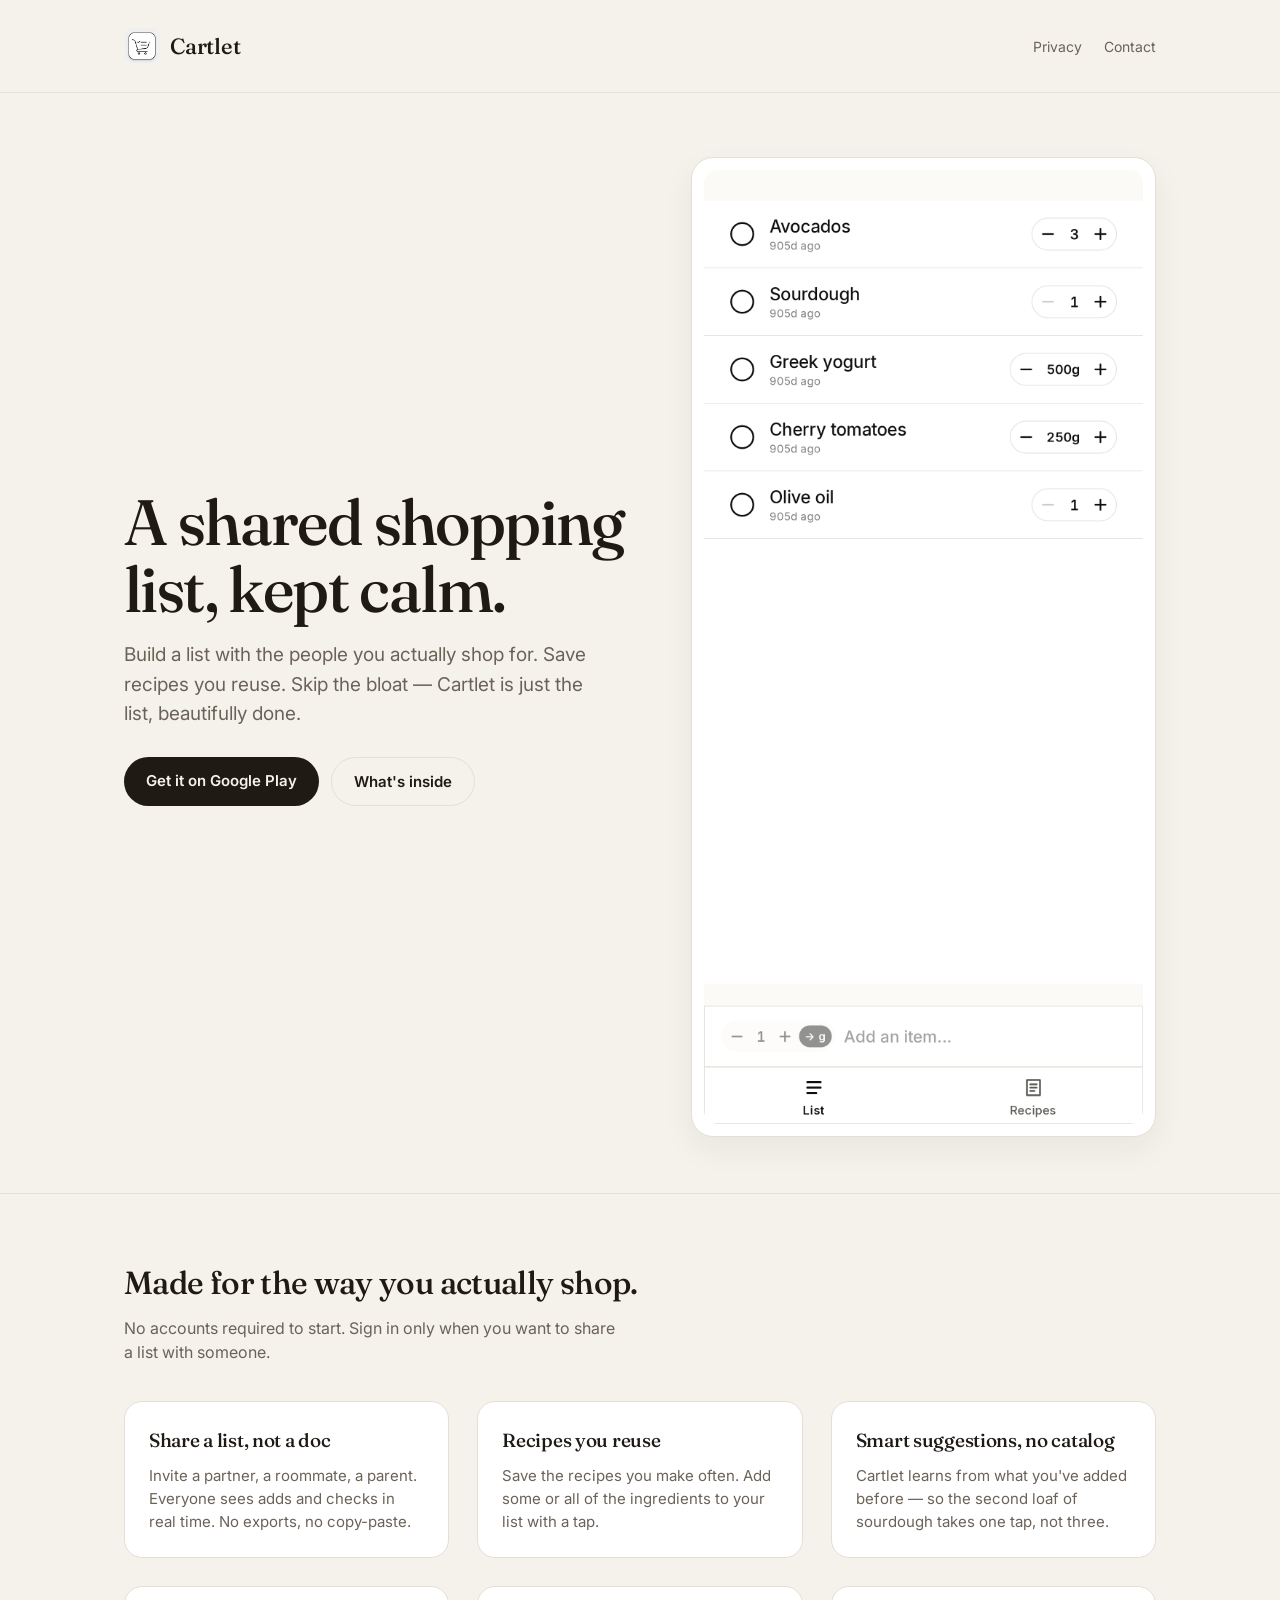
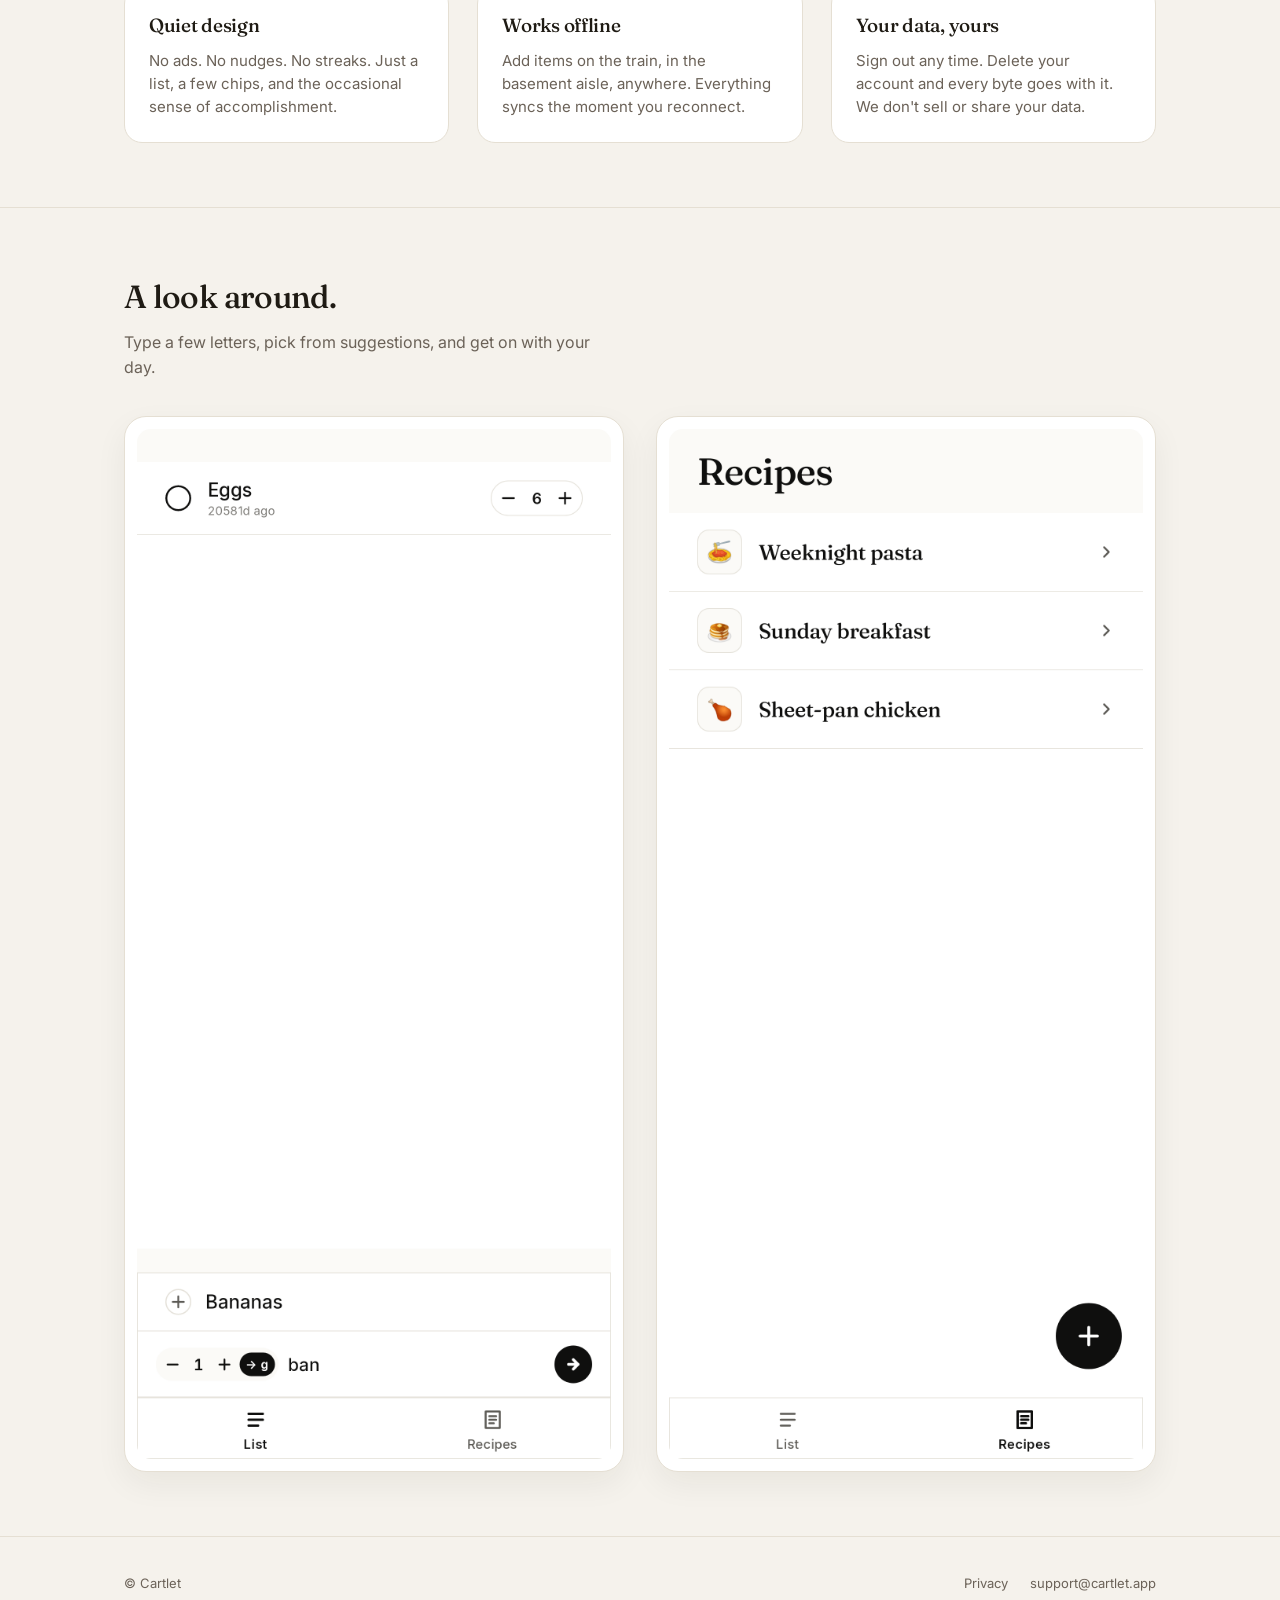
==== index.html @ a361eec6 "Initial commit: cartlet.app marketing site + privacy page Static HTML/CSS, no build step. Matches th" ====
<!doctype html>
<html lang="en">
<head>
  <meta charset="utf-8" />
  <meta name="viewport" content="width=device-width, initial-scale=1" />
  <title>Cartlet — Shared shopping list</title>
  <meta name="description" content="A calm, shared shopping list for Android. Build lists with anyone, save recipes you reuse, and skip the catalog." />
  <meta property="og:title" content="Cartlet — Shared shopping list" />
  <meta property="og:description" content="A calm, shared shopping list for Android." />
  <meta property="og:image" content="/icon.png" />
  <meta property="og:type" content="website" />
  <link rel="icon" href="/icon.png" />
  <link rel="apple-touch-icon" href="/icon.png" />
  <link rel="preconnect" href="https://fonts.googleapis.com" />
  <link rel="preconnect" href="https://fonts.gstatic.com" crossorigin />
  <link href="https://fonts.googleapis.com/css2?family=Fraunces:wght@400;500;600&family=Inter:wght@400;500;600&display=swap" rel="stylesheet" />
  <link rel="stylesheet" href="/styles.css" />
</head>
<body>
  <header class="site">
    <div class="container row">
      <a class="brand" href="/">
        <img src="/icon.png" alt="" />
        Cartlet
      </a>
      <nav class="site">
        <a href="/privacy/">Privacy</a>
        <a href="mailto:support@cartlet.app">Contact</a>
      </nav>
    </div>
  </header>

  <main>
    <section class="hero">
      <div class="container hero-grid">
        <div>
          <h1>A shared shopping list, kept calm.</h1>
          <p class="lede">
            Build a list with the people you actually shop for. Save recipes you
            reuse. Skip the bloat — Cartlet is just the list, beautifully done.
          </p>
          <div class="cta-row">
            <a class="cta cta-primary" href="https://play.google.com/store/apps/details?id=app.cartlet.android">Get it on Google Play</a>
            <a class="cta cta-secondary" href="#features">What's inside</a>
          </div>
        </div>
        <div class="shot-frame">
          <img src="/screen-list.png" alt="Cartlet's main shopping list view" />
        </div>
      </div>
    </section>

    <section class="features" id="features">
      <div class="container">
        <h2>Made for the way you actually shop.</h2>
        <p class="sub">No accounts required to start. Sign in only when you want to share a list with someone.</p>

        <div class="feature-grid">
          <div class="feature">
            <h3>Share a list, not a doc</h3>
            <p>Invite a partner, a roommate, a parent. Everyone sees adds and checks in real time. No exports, no copy-paste.</p>
          </div>
          <div class="feature">
            <h3>Recipes you reuse</h3>
            <p>Save the recipes you make often. Add some or all of the ingredients to your list with a tap.</p>
          </div>
          <div class="feature">
            <h3>Smart suggestions, no catalog</h3>
            <p>Cartlet learns from what you've added before — so the second loaf of sourdough takes one tap, not three.</p>
          </div>
          <div class="feature">
            <h3>Quiet design</h3>
            <p>No ads. No nudges. No streaks. Just a list, a few chips, and the occasional sense of accomplishment.</p>
          </div>
          <div class="feature">
            <h3>Works offline</h3>
            <p>Add items on the train, in the basement aisle, anywhere. Everything syncs the moment you reconnect.</p>
          </div>
          <div class="feature">
            <h3>Your data, yours</h3>
            <p>Sign out any time. Delete your account and every byte goes with it. We don't sell or share your data.</p>
          </div>
        </div>
      </div>
    </section>

    <section class="showcase">
      <div class="container">
        <h2>A look around.</h2>
        <p class="sub">Type a few letters, pick from suggestions, and get on with your day.</p>
        <div class="showcase-row">
          <div class="shot-frame">
            <img src="/screen-autocomplete.png" alt="Typing an item with autocomplete suggestions" />
          </div>
          <div class="shot-frame">
            <img src="/screen-recipes.png" alt="The recipes screen, showing saved recipes" />
          </div>
        </div>
      </div>
    </section>
  </main>

  <footer class="site">
    <div class="container row">
      <div>&copy; Cartlet</div>
      <div>
        <a href="/privacy/">Privacy</a>
        <a href="mailto:support@cartlet.app">support@cartlet.app</a>
      </div>
    </div>
  </footer>
</body>
</html>
---- styles.css ----
/* Cartlet site — monochrome, calm, matches the app's design language. */

:root {
  --bg:        #F5F2EC;   /* paper-warm */
  --paper:     #FFFFFF;
  --ink:       #1F1B14;
  --ink-2:     #6B6258;
  --rule:      #E5DFD3;
  --accent:    #C8553D;
  --max-w:     1080px;
}

* { box-sizing: border-box; margin: 0; padding: 0; }

html {
  font-family: 'Inter', -apple-system, BlinkMacSystemFont, 'Segoe UI', sans-serif;
  font-size: 16px;
  line-height: 1.55;
  color: var(--ink);
  background: var(--bg);
  -webkit-font-smoothing: antialiased;
  -moz-osx-font-smoothing: grayscale;
}

body {
  min-height: 100vh;
  display: flex;
  flex-direction: column;
}

main { flex: 1; }

a {
  color: inherit;
  text-decoration-color: var(--rule);
  text-underline-offset: 3px;
}
a:hover { text-decoration-color: var(--ink); }

h1, h2, h3 {
  font-family: 'Fraunces', Georgia, serif;
  font-weight: 500;
  letter-spacing: -0.02em;
  color: var(--ink);
}

p { color: var(--ink); }

.muted { color: var(--ink-2); }

.container {
  max-width: var(--max-w);
  margin: 0 auto;
  padding: 0 24px;
}

/* ─── Header ─────────────────────────────────────────────────── */

header.site {
  padding: 28px 0;
  border-bottom: 0.5px solid var(--rule);
}

header.site .row {
  display: flex;
  align-items: center;
  justify-content: space-between;
}

.brand {
  display: inline-flex;
  align-items: center;
  gap: 10px;
  font-family: 'Fraunces', serif;
  font-size: 22px;
  font-weight: 500;
  letter-spacing: -0.01em;
  text-decoration: none;
  color: var(--ink);
}

.brand img {
  width: 36px;
  height: 36px;
  border-radius: 9px;
  display: block;
}

nav.site a {
  margin-left: 18px;
  font-size: 14px;
  color: var(--ink-2);
  text-decoration: none;
}

nav.site a:hover { color: var(--ink); }

/* ─── Hero ───────────────────────────────────────────────────── */

.hero {
  padding: 64px 0 56px;
}

.hero h1 {
  font-size: clamp(36px, 6vw, 64px);
  line-height: 1.05;
  letter-spacing: -0.025em;
  max-width: 14ch;
}

.hero .lede {
  margin-top: 18px;
  font-size: 19px;
  color: var(--ink-2);
  max-width: 40ch;
}

.cta-row {
  margin-top: 28px;
  display: flex;
  gap: 12px;
  flex-wrap: wrap;
}

.cta {
  display: inline-block;
  padding: 12px 22px;
  border-radius: 999px;
  font-size: 15px;
  font-weight: 600;
  text-decoration: none;
}

.cta-primary {
  background: var(--ink);
  color: var(--bg);
}

.cta-primary:hover { background: #000; }

.cta-secondary {
  background: transparent;
  color: var(--ink);
  border: 0.5px solid var(--rule);
}

.cta-secondary:hover { border-color: var(--ink); }

.hero-grid {
  display: grid;
  grid-template-columns: 1.1fr 1fr;
  gap: 56px;
  align-items: center;
}

@media (max-width: 760px) {
  .hero-grid { grid-template-columns: 1fr; gap: 32px; }
  .hero { padding: 40px 0 32px; }
}

.shot-frame {
  background: var(--paper);
  border: 0.5px solid var(--rule);
  border-radius: 22px;
  padding: 12px;
  box-shadow: 0 12px 32px rgba(31, 27, 20, 0.06);
}

.shot-frame img {
  width: 100%;
  height: auto;
  border-radius: 14px;
  display: block;
}

/* ─── Features ───────────────────────────────────────────────── */

.features {
  padding: 64px 0;
  border-top: 0.5px solid var(--rule);
}

.features h2 {
  font-size: 32px;
  letter-spacing: -0.02em;
  margin-bottom: 8px;
}

.features .sub {
  color: var(--ink-2);
  font-size: 16px;
  margin-bottom: 36px;
  max-width: 50ch;
}

.feature-grid {
  display: grid;
  grid-template-columns: repeat(3, 1fr);
  gap: 28px;
}

@media (max-width: 760px) {
  .feature-grid { grid-template-columns: 1fr; gap: 22px; }
}

.feature {
  background: var(--paper);
  border: 0.5px solid var(--rule);
  border-radius: 18px;
  padding: 24px;
}

.feature h3 {
  font-size: 19px;
  margin-bottom: 8px;
  letter-spacing: -0.015em;
}

.feature p {
  color: var(--ink-2);
  font-size: 15px;
}

/* ─── Showcase ───────────────────────────────────────────────── */

.showcase {
  padding: 64px 0;
  border-top: 0.5px solid var(--rule);
}

.showcase h2 {
  font-size: 32px;
  margin-bottom: 8px;
}

.showcase .sub {
  color: var(--ink-2);
  margin-bottom: 36px;
  max-width: 50ch;
}

.showcase-row {
  display: grid;
  grid-template-columns: repeat(2, 1fr);
  gap: 32px;
  align-items: start;
}

@media (max-width: 760px) {
  .showcase-row { grid-template-columns: 1fr; gap: 28px; }
}

/* ─── Footer ─────────────────────────────────────────────────── */

footer.site {
  padding: 36px 0;
  border-top: 0.5px solid var(--rule);
  font-size: 13px;
  color: var(--ink-2);
}

footer.site .row {
  display: flex;
  justify-content: space-between;
  flex-wrap: wrap;
  gap: 12px;
}

footer.site a {
  color: var(--ink-2);
  margin-left: 18px;
  text-decoration: none;
}

footer.site a:hover { color: var(--ink); }

/* ─── Privacy page ──────────────────────────────────────────── */

article.privacy {
  padding: 56px 0 96px;
  max-width: 720px;
}

article.privacy h1 {
  font-size: clamp(32px, 5vw, 44px);
  margin-bottom: 8px;
}

article.privacy .effective {
  color: var(--ink-2);
  font-size: 14px;
  margin-bottom: 32px;
}

article.privacy h2 {
  font-size: 22px;
  margin-top: 36px;
  margin-bottom: 10px;
  letter-spacing: -0.015em;
}

article.privacy p,
article.privacy li {
  color: var(--ink);
  font-size: 16px;
  line-height: 1.65;
  margin-bottom: 12px;
}

article.privacy ul {
  padding-left: 22px;
}

article.privacy strong { font-weight: 600; }

article.privacy a {
  color: var(--ink);
  text-decoration: underline;
  text-decoration-color: var(--rule);
  text-underline-offset: 3px;
}

article.privacy a:hover { text-decoration-color: var(--ink); }
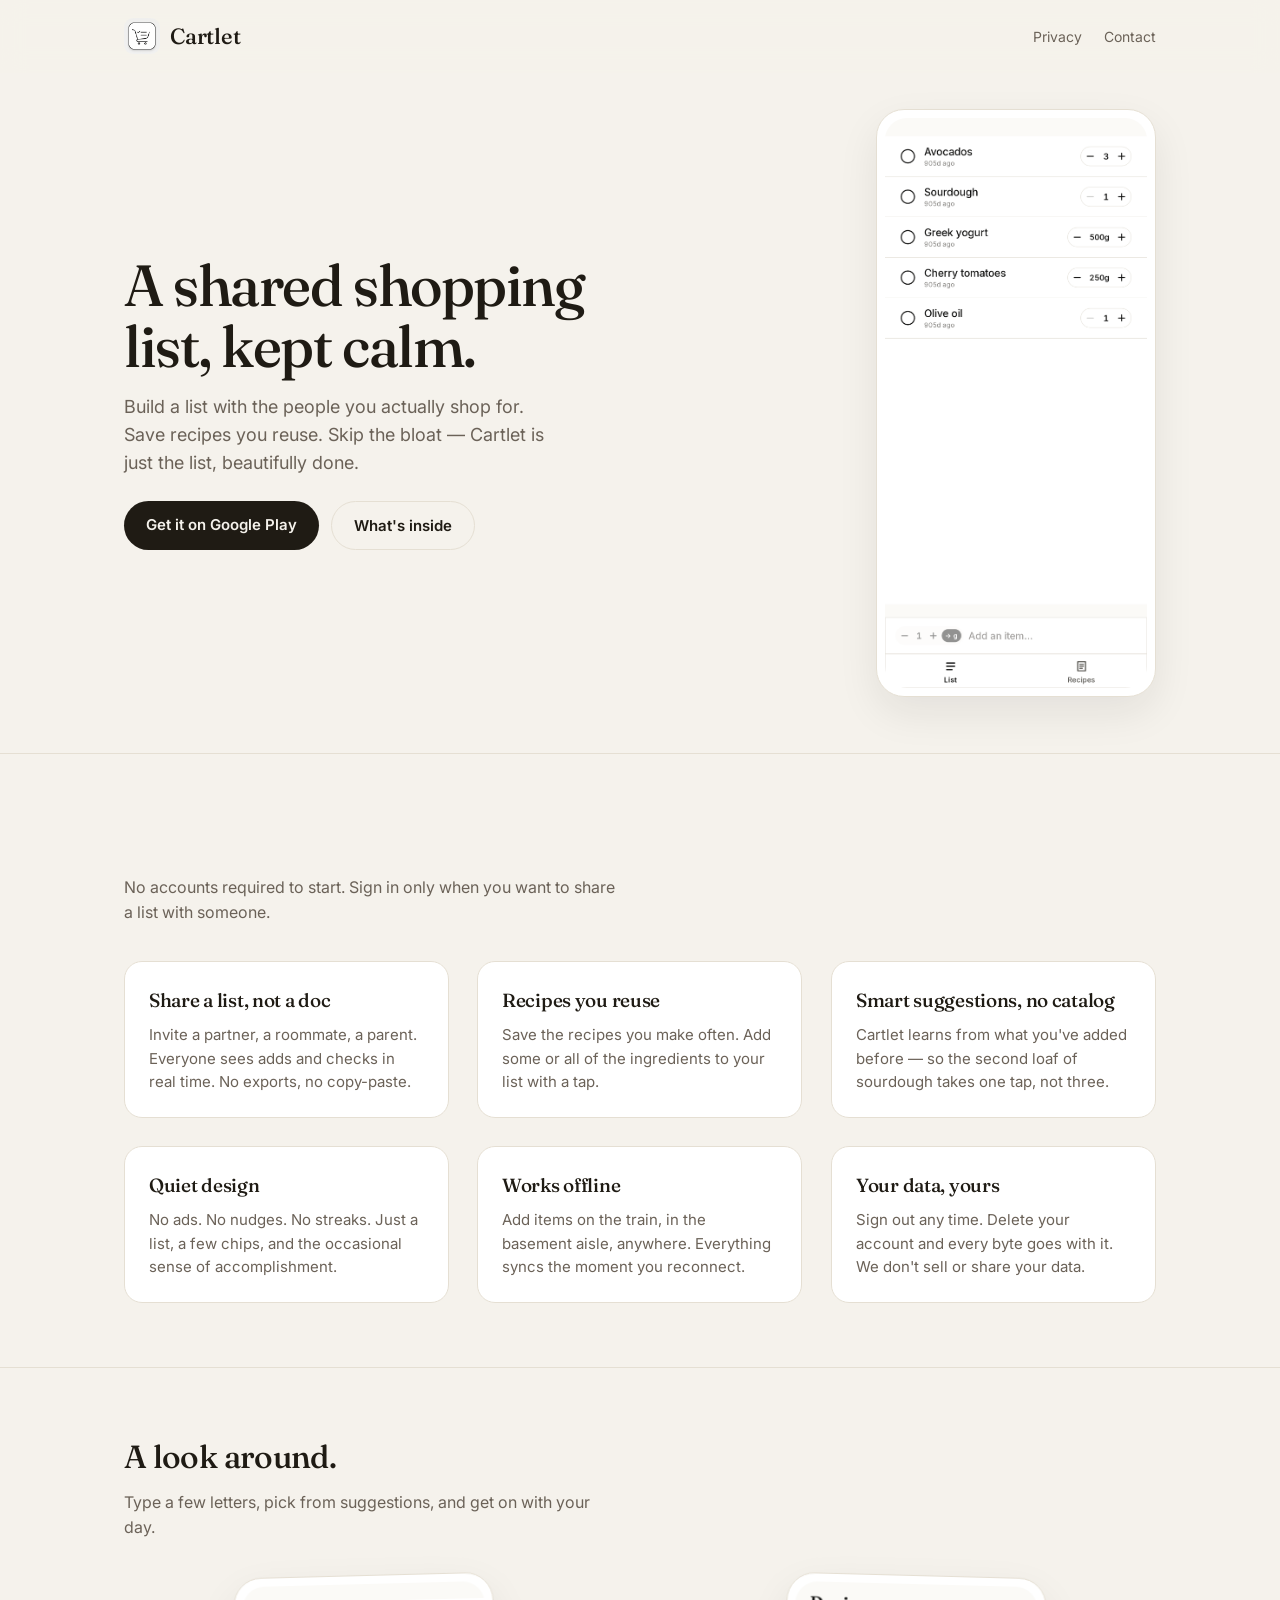
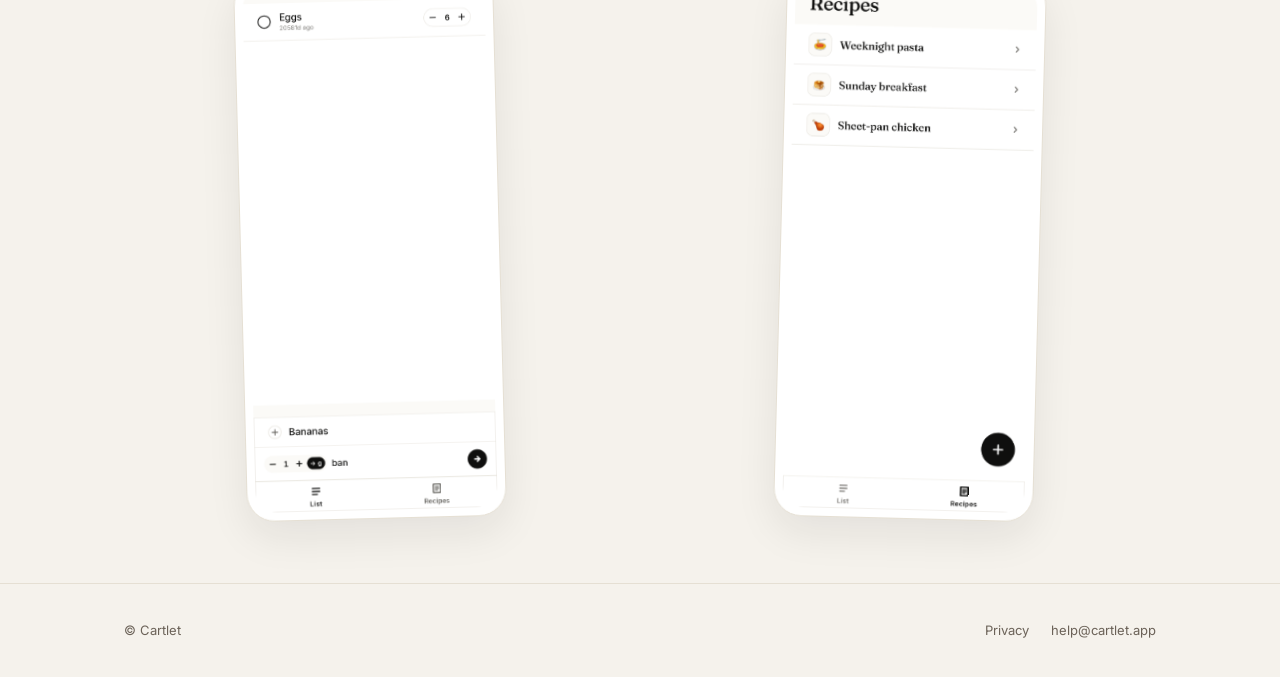
==== commit 0f2c554c: "Tighten hero, add scroll reveals, rename contact to help@cartlet.app - Constrain phone screenshots t" ====
--- a/index.html
+++ b/index.html
@@ -25,7 +25,7 @@
       </a>
       <nav class="site">
         <a href="/privacy/">Privacy</a>
-        <a href="mailto:support@cartlet.app">Contact</a>
+        <a href="mailto:help@cartlet.app">Contact</a>
       </nav>
     </div>
   </header>
@@ -44,7 +44,7 @@
             <a class="cta cta-secondary" href="#features">What's inside</a>
           </div>
         </div>
-        <div class="shot-frame">
+        <div class="shot-frame reveal">
           <img src="/screen-list.png" alt="Cartlet's main shopping list view" />
         </div>
       </div>
@@ -52,31 +52,31 @@
 
     <section class="features" id="features">
       <div class="container">
-        <h2>Made for the way you actually shop.</h2>
-        <p class="sub">No accounts required to start. Sign in only when you want to share a list with someone.</p>
+        <h2 class="reveal">Made for the way you actually shop.</h2>
+        <p class="sub reveal">No accounts required to start. Sign in only when you want to share a list with someone.</p>
 
         <div class="feature-grid">
-          <div class="feature">
+          <div class="feature reveal">
             <h3>Share a list, not a doc</h3>
             <p>Invite a partner, a roommate, a parent. Everyone sees adds and checks in real time. No exports, no copy-paste.</p>
           </div>
-          <div class="feature">
+          <div class="feature reveal">
             <h3>Recipes you reuse</h3>
             <p>Save the recipes you make often. Add some or all of the ingredients to your list with a tap.</p>
           </div>
-          <div class="feature">
+          <div class="feature reveal">
             <h3>Smart suggestions, no catalog</h3>
             <p>Cartlet learns from what you've added before — so the second loaf of sourdough takes one tap, not three.</p>
           </div>
-          <div class="feature">
+          <div class="feature reveal">
             <h3>Quiet design</h3>
             <p>No ads. No nudges. No streaks. Just a list, a few chips, and the occasional sense of accomplishment.</p>
           </div>
-          <div class="feature">
+          <div class="feature reveal">
             <h3>Works offline</h3>
             <p>Add items on the train, in the basement aisle, anywhere. Everything syncs the moment you reconnect.</p>
           </div>
-          <div class="feature">
+          <div class="feature reveal">
             <h3>Your data, yours</h3>
             <p>Sign out any time. Delete your account and every byte goes with it. We don't sell or share your data.</p>
           </div>
@@ -86,13 +86,13 @@
 
     <section class="showcase">
       <div class="container">
-        <h2>A look around.</h2>
-        <p class="sub">Type a few letters, pick from suggestions, and get on with your day.</p>
+        <h2 class="reveal">A look around.</h2>
+        <p class="sub reveal">Type a few letters, pick from suggestions, and get on with your day.</p>
         <div class="showcase-row">
-          <div class="shot-frame">
+          <div class="shot-frame reveal">
             <img src="/screen-autocomplete.png" alt="Typing an item with autocomplete suggestions" />
           </div>
-          <div class="shot-frame">
+          <div class="shot-frame reveal">
             <img src="/screen-recipes.png" alt="The recipes screen, showing saved recipes" />
           </div>
         </div>
@@ -105,9 +105,29 @@
       <div>&copy; Cartlet</div>
       <div>
         <a href="/privacy/">Privacy</a>
-        <a href="mailto:support@cartlet.app">support@cartlet.app</a>
+        <a href="mailto:help@cartlet.app">help@cartlet.app</a>
       </div>
     </div>
   </footer>
+
+  <script>
+    (() => {
+      const header = document.querySelector('header.site');
+      const onScroll = () => header.classList.toggle('scrolled', window.scrollY > 4);
+      onScroll();
+      window.addEventListener('scroll', onScroll, { passive: true });
+
+      const io = new IntersectionObserver((entries) => {
+        for (const e of entries) {
+          if (e.isIntersecting) {
+            e.target.classList.add('in');
+            io.unobserve(e.target);
+          }
+        }
+      }, { threshold: 0.12, rootMargin: '0px 0px -8% 0px' });
+
+      document.querySelectorAll('.reveal').forEach((el) => io.observe(el));
+    })();
+  </script>
 </body>
 </html>
--- a/styles.css
+++ b/styles.css
@@ -20,6 +20,7 @@
   background: var(--bg);
   -webkit-font-smoothing: antialiased;
   -moz-osx-font-smoothing: grayscale;
+  scroll-behavior: smooth;
 }
 
 body {
@@ -57,8 +58,21 @@
 /* ─── Header ─────────────────────────────────────────────────── */
 
 header.site {
-  padding: 28px 0;
-  border-bottom: 0.5px solid var(--rule);
+  padding: 18px 0;
+  border-bottom: 0.5px solid transparent;
+  position: sticky;
+  top: 0;
+  z-index: 50;
+  background: color-mix(in srgb, var(--bg) 85%, transparent);
+  backdrop-filter: saturate(140%) blur(12px);
+  -webkit-backdrop-filter: saturate(140%) blur(12px);
+  transition: padding .25s ease, border-color .25s ease, background .25s ease;
+}
+
+header.site.scrolled {
+  padding: 12px 0;
+  border-bottom-color: var(--rule);
+  background: color-mix(in srgb, var(--bg) 92%, transparent);
 }
 
 header.site .row {
@@ -98,25 +112,25 @@
 /* ─── Hero ───────────────────────────────────────────────────── */
 
 .hero {
-  padding: 64px 0 56px;
+  padding: 36px 0 56px;
 }
 
 .hero h1 {
-  font-size: clamp(36px, 6vw, 64px);
+  font-size: clamp(34px, 5.4vw, 58px);
   line-height: 1.05;
   letter-spacing: -0.025em;
   max-width: 14ch;
 }
 
 .hero .lede {
-  margin-top: 18px;
-  font-size: 19px;
+  margin-top: 16px;
+  font-size: 18px;
   color: var(--ink-2);
   max-width: 40ch;
 }
 
 .cta-row {
-  margin-top: 28px;
+  margin-top: 24px;
   display: flex;
   gap: 12px;
   flex-wrap: wrap;
@@ -148,29 +162,42 @@
 
 .hero-grid {
   display: grid;
-  grid-template-columns: 1.1fr 1fr;
+  grid-template-columns: 1fr 320px;
   gap: 56px;
   align-items: center;
 }
 
 @media (max-width: 760px) {
-  .hero-grid { grid-template-columns: 1fr; gap: 32px; }
-  .hero { padding: 40px 0 32px; }
+  .hero-grid { grid-template-columns: 1fr; gap: 28px; }
+  .hero { padding: 24px 0 32px; }
+  .hero .shot-frame { margin: 0 auto; }
 }
 
 .shot-frame {
   background: var(--paper);
   border: 0.5px solid var(--rule);
-  border-radius: 22px;
-  padding: 12px;
-  box-shadow: 0 12px 32px rgba(31, 27, 20, 0.06);
+  border-radius: 28px;
+  padding: 8px;
+  box-shadow: 0 16px 40px rgba(31, 27, 20, 0.08);
+  width: 100%;
+  max-width: 280px;
+  margin-left: auto;
 }
 
 .shot-frame img {
   width: 100%;
   height: auto;
-  border-radius: 14px;
+  border-radius: 22px;
   display: block;
+}
+
+.hero .shot-frame {
+  transform: rotate(1.2deg);
+  transition: transform .6s cubic-bezier(.2,.8,.2,1);
+}
+
+.hero .shot-frame:hover {
+  transform: rotate(0deg) translateY(-2px);
 }
 
 /* ─── Features ───────────────────────────────────────────────── */
@@ -208,6 +235,13 @@
   border: 0.5px solid var(--rule);
   border-radius: 18px;
   padding: 24px;
+  transition: transform .35s ease, box-shadow .35s ease, border-color .35s ease;
+}
+
+.feature:hover {
+  transform: translateY(-3px);
+  border-color: color-mix(in srgb, var(--ink) 18%, var(--rule));
+  box-shadow: 0 12px 28px rgba(31, 27, 20, 0.06);
 }
 
 .feature h3 {
@@ -242,12 +276,24 @@
 .showcase-row {
   display: grid;
   grid-template-columns: repeat(2, 1fr);
-  gap: 32px;
+  gap: 48px;
   align-items: start;
-}
+  justify-items: center;
+}
+
+.showcase-row .shot-frame {
+  margin: 0;
+  max-width: 260px;
+}
+
+.showcase-row .shot-frame:nth-child(1) { transform: rotate(-1.5deg); }
+.showcase-row .shot-frame:nth-child(2) { transform: rotate(1.5deg); }
+.showcase-row .shot-frame { transition: transform .6s cubic-bezier(.2,.8,.2,1); }
+.showcase-row .shot-frame:hover { transform: rotate(0deg) translateY(-4px); }
 
 @media (max-width: 760px) {
   .showcase-row { grid-template-columns: 1fr; gap: 28px; }
+  .showcase-row .shot-frame:nth-child(n) { transform: none; }
 }
 
 /* ─── Footer ─────────────────────────────────────────────────── */
@@ -321,3 +367,30 @@
 }
 
 article.privacy a:hover { text-decoration-color: var(--ink); }
+
+/* ─── Scroll reveals ────────────────────────────────────────── */
+
+.reveal {
+  opacity: 0;
+  transform: translateY(24px);
+  transition: opacity .8s cubic-bezier(.2,.8,.2,1), transform .8s cubic-bezier(.2,.8,.2,1);
+  will-change: opacity, transform;
+}
+
+.reveal.in {
+  opacity: 1;
+  transform: none;
+}
+
+.feature-grid .reveal:nth-child(2) { transition-delay: .08s; }
+.feature-grid .reveal:nth-child(3) { transition-delay: .16s; }
+.feature-grid .reveal:nth-child(4) { transition-delay: .04s; }
+.feature-grid .reveal:nth-child(5) { transition-delay: .12s; }
+.feature-grid .reveal:nth-child(6) { transition-delay: .20s; }
+
+@media (prefers-reduced-motion: reduce) {
+  .reveal { opacity: 1; transform: none; transition: none; }
+  html { scroll-behavior: auto; }
+  .hero .shot-frame,
+  .showcase-row .shot-frame:nth-child(n) { transform: none; transition: none; }
+}
